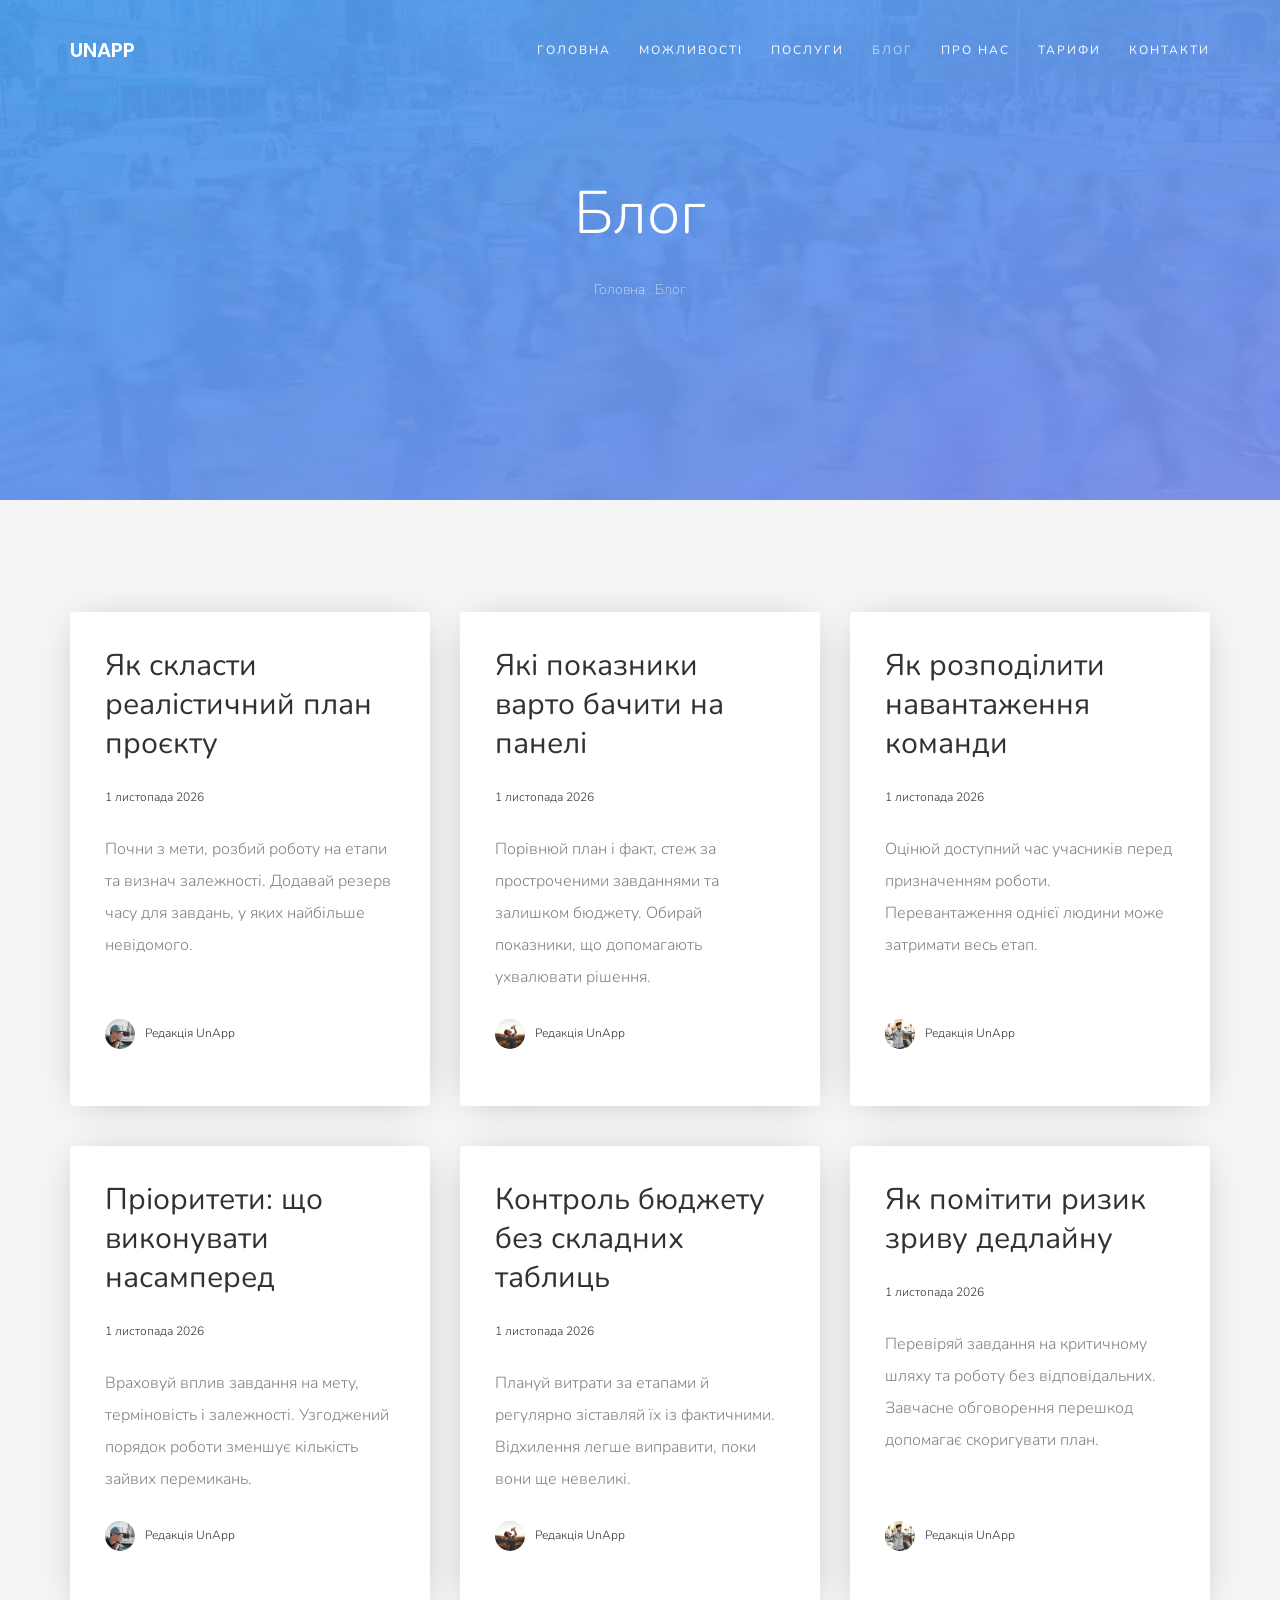
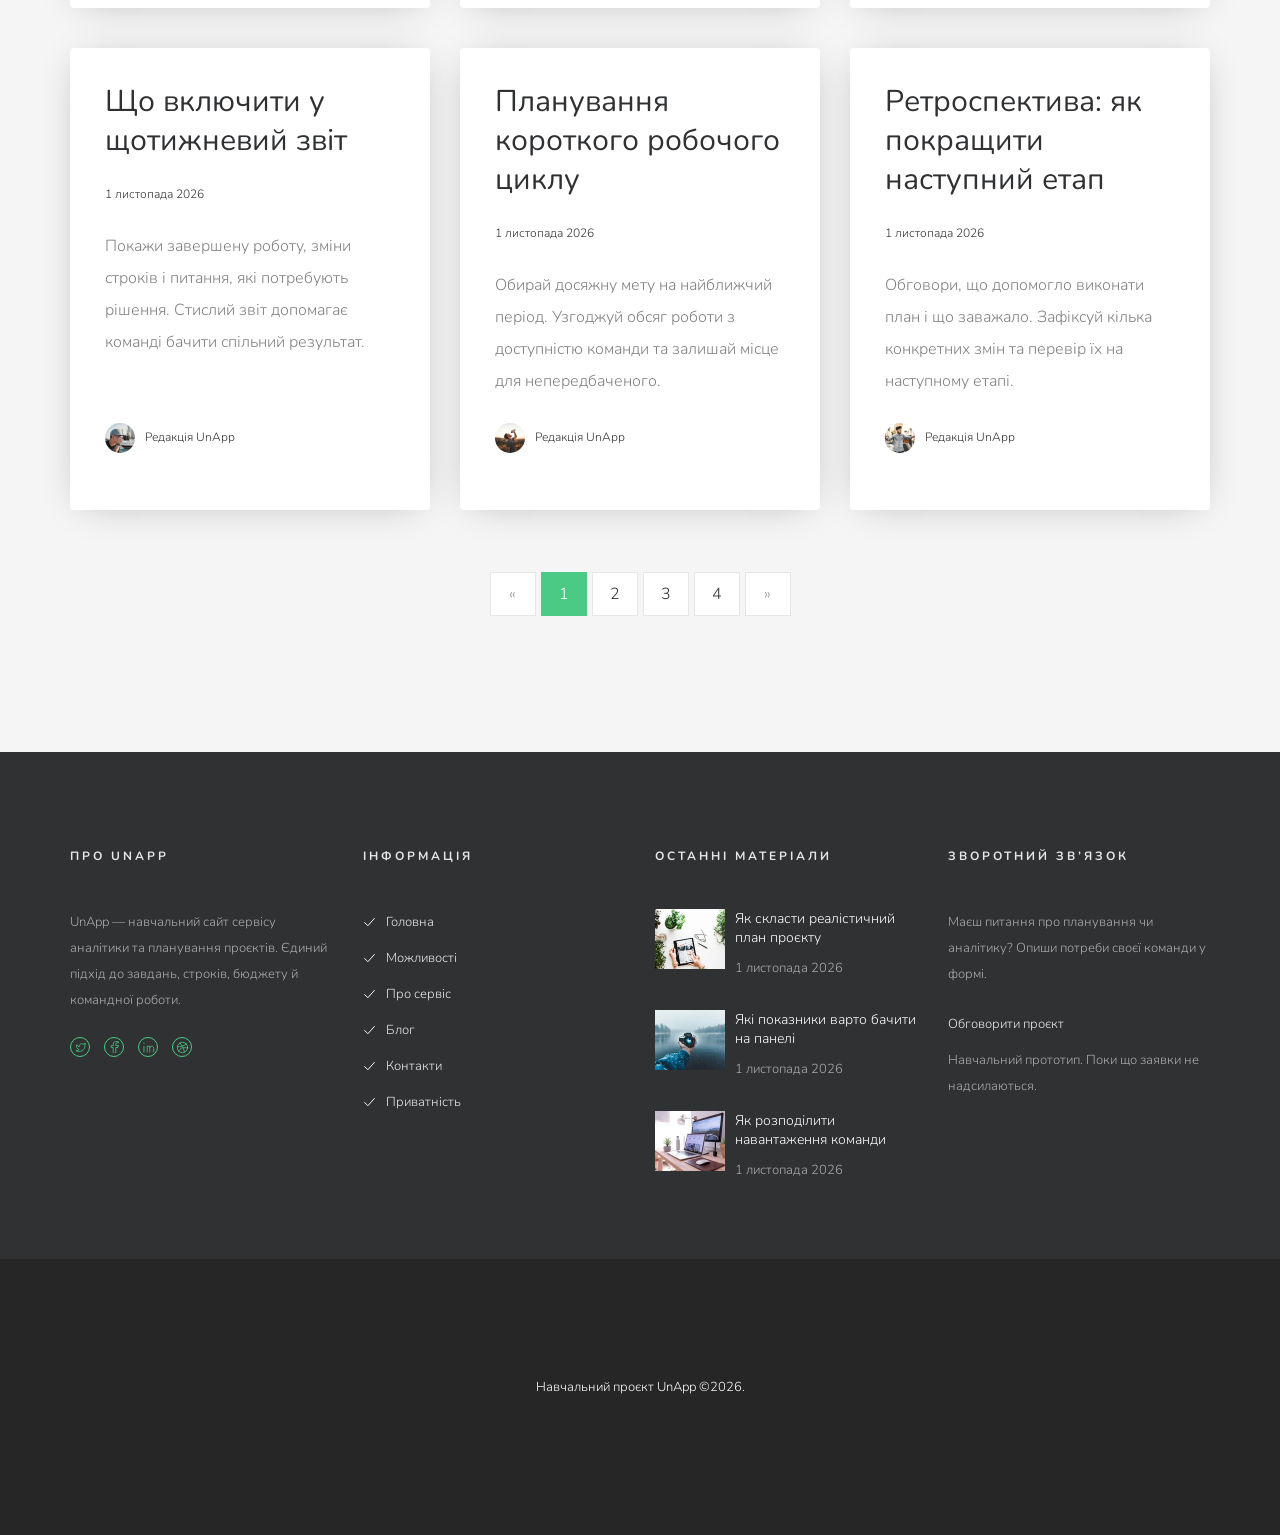
==== blog.html @ 60353320 "Add files via upload" ====
<!DOCTYPE html>
<html lang="uk">
  <head>
    <meta charset="UTF-8">
    <meta name="viewport" content="width=device-width, initial-scale=1">
    <title>Блог UnApp — планування й аналітика проєктів</title>
    <meta name="description" content="Практичні поради про планування проєктів, дедлайни, бюджет, ризики та завантаження команди. Дев’ять коротких матеріалів блогу UnApp.">
    <link rel="icon" href="./assets/images/favicon.svg" type="image/svg+xml">
    <link rel="preconnect" href="https://fonts.googleapis.com">
    <link rel="preconnect" href="https://fonts.gstatic.com" crossorigin>
    <link href="https://fonts.googleapis.com/css2?family=Nunito:wght@200;300;400;500;600;700;800&amp;family=Poppins:wght@300;400;500;600;700&amp;display=swap" rel="stylesheet">
    <link rel="stylesheet" href="./assets/css/style.css">
    <script src="./assets/js/main.js" defer>
    </script>
  </head>
  <body class="page-blog">
    <a class="skip-link" href="#main">Перейти до основного вмісту</a>
    <header class="site-header">
      <div class="container nav-wrap">
        <a class="logo" href="./index.html" aria-label="UnApp — головна">UnApp</a>
        <button class="menu-toggle" aria-label="Відкрити меню" aria-expanded="false" aria-controls="main-nav" type="button">
          <span>
          </span>
          <span>
          </span>
          <span>
          </span>
        </button>
        <nav class="nav-links" id="main-nav" aria-label="Головна навігація">
          <a href="./index.html" data-page="home">Головна</a>
          <a href="./index.html#works">Можливості</a>
          <a href="./services.html" data-page="services">Послуги</a>
          <a href="./blog.html" data-page="blog">Блог</a>
          <a href="./services.html#about">Про нас</a>
          <a href="./index.html#pricing">Тарифи</a>
          <a href="./index.html#contact">Контакти</a>
        </nav>
      </div>
    </header>
    <main id="main">
      <section class="sub-hero" aria-labelledby="blog-title">
        <div class="container">
          <h1 id="blog-title">Блог</h1>
          <nav class="crumbs" aria-label="Навігаційний шлях">
            <a href="./index.html">Головна</a>
            <span aria-current="page">Блог</span>
          </nav>
        </div>
      </section>
      <section class="blog-page-section" id="blog-list" aria-label="Матеріали про планування й аналітику">
        <div class="container">
          <div class="blog-grid">
            <article class="news-card" id="article-1">
              <h2>Як скласти реалістичний план проєкту</h2>
              <time datetime="2026-11-01">1 листопада 2026</time>
              <p>Почни з мети, розбий роботу на етапи та визнач залежності. Додавай резерв часу для завдань, у яких найбільше невідомого.</p>
              <div class="author">
                <img src="./assets/images/author-1.webp" width="30" height="30" alt="Портрет автора матеріалу" loading="lazy">
                Редакція UnApp
              </div>
            </article>
            <article class="news-card" id="article-2">
              <h2>Які показники варто бачити на панелі</h2>
              <time datetime="2026-11-01">1 листопада 2026</time>
              <p>Порівнюй план і факт, стеж за простроченими завданнями та залишком бюджету. Обирай показники, що допомагають ухвалювати рішення.</p>
              <div class="author">
                <img src="./assets/images/author-2.webp" width="30" height="30" alt="Портрет автора матеріалу" loading="lazy">
                Редакція UnApp
              </div>
            </article>
            <article class="news-card" id="article-3">
              <h2>Як розподілити навантаження команди</h2>
              <time datetime="2026-11-01">1 листопада 2026</time>
              <p>Оцінюй доступний час учасників перед призначенням роботи. Перевантаження однієї людини може затримати весь етап.</p>
              <div class="author">
                <img src="./assets/images/author-3.webp" width="30" height="30" alt="Портрет автора матеріалу" loading="lazy">
                Редакція UnApp
              </div>
            </article>
            <article class="news-card" id="article-4">
              <h2>Пріоритети: що виконувати насамперед</h2>
              <time datetime="2026-11-01">1 листопада 2026</time>
              <p>Враховуй вплив завдання на мету, терміновість і залежності. Узгоджений порядок роботи зменшує кількість зайвих перемикань.</p>
              <div class="author">
                <img src="./assets/images/author-1.webp" width="30" height="30" alt="Портрет автора матеріалу" loading="lazy">
                Редакція UnApp
              </div>
            </article>
            <article class="news-card" id="article-5">
              <h2>Контроль бюджету без складних таблиць</h2>
              <time datetime="2026-11-01">1 листопада 2026</time>
              <p>Плануй витрати за етапами й регулярно зіставляй їх із фактичними. Відхилення легше виправити, поки вони ще невеликі.</p>
              <div class="author">
                <img src="./assets/images/author-2.webp" width="30" height="30" alt="Портрет автора матеріалу" loading="lazy">
                Редакція UnApp
              </div>
            </article>
            <article class="news-card" id="article-6">
              <h2>Як помітити ризик зриву дедлайну</h2>
              <time datetime="2026-11-01">1 листопада 2026</time>
              <p>Перевіряй завдання на критичному шляху та роботу без відповідальних. Завчасне обговорення перешкод допомагає скоригувати план.</p>
              <div class="author">
                <img src="./assets/images/author-3.webp" width="30" height="30" alt="Портрет автора матеріалу" loading="lazy">
                Редакція UnApp
              </div>
            </article>
            <article class="news-card" id="article-7">
              <h2>Що включити у щотижневий звіт</h2>
              <time datetime="2026-11-01">1 листопада 2026</time>
              <p>Покажи завершену роботу, зміни строків і питання, які потребують рішення. Стислий звіт допомагає команді бачити спільний результат.</p>
              <div class="author">
                <img src="./assets/images/author-1.webp" width="30" height="30" alt="Портрет автора матеріалу" loading="lazy">
                Редакція UnApp
              </div>
            </article>
            <article class="news-card" id="article-8">
              <h2>Планування короткого робочого циклу</h2>
              <time datetime="2026-11-01">1 листопада 2026</time>
              <p>Обирай досяжну мету на найближчий період. Узгоджуй обсяг роботи з доступністю команди та залишай місце для непередбаченого.</p>
              <div class="author">
                <img src="./assets/images/author-2.webp" width="30" height="30" alt="Портрет автора матеріалу" loading="lazy">
                Редакція UnApp
              </div>
            </article>
            <article class="news-card" id="article-9">
              <h2>Ретроспектива: як покращити наступний етап</h2>
              <time datetime="2026-11-01">1 листопада 2026</time>
              <p>Обговори, що допомогло виконати план і що заважало. Зафіксуй кілька конкретних змін та перевір їх на наступному етапі.</p>
              <div class="author">
                <img src="./assets/images/author-3.webp" width="30" height="30" alt="Портрет автора матеріалу" loading="lazy">
                Редакція UnApp
              </div>
            </article>
          </div>
          <nav class="pagination" aria-label="Сторінки блогу">
            <button type="button" disabled aria-label="Попередня сторінка недоступна">«</button>
            <span aria-current="page">1</span>
            <button type="button" disabled aria-label="Сторінка 2 ще не додана">2</button>
            <button type="button" disabled aria-label="Сторінка 3 ще не додана">3</button>
            <button type="button" disabled aria-label="Сторінка 4 ще не додана">4</button>
            <button type="button" disabled aria-label="Наступна сторінка ще не додана">»</button>
          </nav>
        </div>
      </section>
    </main>
    <footer class="footer">
      <div class="container footer-cols">
        <section>
          <h2>Про UnApp</h2>
          <p>UnApp — навчальний сайт сервісу аналітики та планування проєктів. Єдиний підхід до завдань, строків, бюджету й командної роботи.</p>
          <div class="socials">
            <span aria-hidden="true">
              <svg class="home-icon" aria-hidden="true" fill="none" stroke="currentColor" stroke-width="1.2" stroke-linecap="round" stroke-linejoin="round">
                <use href="./assets/images/home-icons.svg#twitter">
                </use>
              </svg>
            </span>
            <span aria-hidden="true">
              <svg class="home-icon" aria-hidden="true" fill="none" stroke="currentColor" stroke-width="1.2" stroke-linecap="round" stroke-linejoin="round">
                <use href="./assets/images/home-icons.svg#facebook">
                </use>
              </svg>
            </span>
            <span aria-hidden="true">
              <svg class="home-icon" aria-hidden="true" fill="none" stroke="currentColor" stroke-width="1.2" stroke-linecap="round" stroke-linejoin="round">
                <use href="./assets/images/home-icons.svg#linkedin">
                </use>
              </svg>
            </span>
            <span aria-hidden="true">
              <svg class="home-icon" aria-hidden="true" fill="none" stroke="currentColor" stroke-width="1.2" stroke-linecap="round" stroke-linejoin="round">
                <use href="./assets/images/home-icons.svg#dribbble">
                </use>
              </svg>
            </span>
          </div>
        </section>
        <nav aria-label="Навігація в підвалі">
          <h2>Інформація</h2>
          <a href="./index.html">
            <svg class="home-icon" aria-hidden="true" fill="none" stroke="currentColor" stroke-width="1.2" stroke-linecap="round" stroke-linejoin="round">
              <use href="./assets/images/home-icons.svg#check">
              </use>
            </svg>
            Головна
          </a>
          <a href="./index.html#works">
            <svg class="home-icon" aria-hidden="true" fill="none" stroke="currentColor" stroke-width="1.2" stroke-linecap="round" stroke-linejoin="round">
              <use href="./assets/images/home-icons.svg#check">
              </use>
            </svg>
            Можливості
          </a>
          <a href="./services.html#about">
            <svg class="home-icon" aria-hidden="true" fill="none" stroke="currentColor" stroke-width="1.2" stroke-linecap="round" stroke-linejoin="round">
              <use href="./assets/images/home-icons.svg#check">
              </use>
            </svg>
            Про сервіс
          </a>
          <a href="./blog.html">
            <svg class="home-icon" aria-hidden="true" fill="none" stroke="currentColor" stroke-width="1.2" stroke-linecap="round" stroke-linejoin="round">
              <use href="./assets/images/home-icons.svg#check">
              </use>
            </svg>
            Блог
          </a>
          <a href="./index.html#contact">
            <svg class="home-icon" aria-hidden="true" fill="none" stroke="currentColor" stroke-width="1.2" stroke-linecap="round" stroke-linejoin="round">
              <use href="./assets/images/home-icons.svg#check">
              </use>
            </svg>
            Контакти
          </a>
          <button type="button" class="footer-privacy" data-privacy-open>
            <svg class="home-icon" aria-hidden="true" fill="none" stroke="currentColor" stroke-width="1.2" stroke-linecap="round" stroke-linejoin="round">
              <use href="./assets/images/home-icons.svg#check">
              </use>
            </svg>
            Приватність
          </button>
        </nav>
        <section>
          <h2>Останні матеріали</h2>
          <a class="footer-article" href="./blog.html#article-1">
            <img src="./assets/images/blog-tablet.webp" width="70" height="60" alt="Ілюстрація матеріалу про планування проєктів" loading="lazy">
            <span>
              Як скласти реалістичний план проєкту
              <time datetime="2026-11-01">1 листопада 2026</time>
            </span>
          </a>
          <a class="footer-article" href="./blog.html#article-2">
            <img src="./assets/images/blog-camera.webp" width="70" height="60" alt="Ілюстрація матеріалу про планування проєктів" loading="lazy">
            <span>
              Які показники варто бачити на панелі
              <time datetime="2026-11-01">1 листопада 2026</time>
            </span>
          </a>
          <a class="footer-article" href="./blog.html#article-3">
            <img src="./assets/images/blog-studio.webp" width="70" height="60" alt="Ілюстрація матеріалу про планування проєктів" loading="lazy">
            <span>
              Як розподілити навантаження команди
              <time datetime="2026-11-01">1 листопада 2026</time>
            </span>
          </a>
        </section>
        <section>
          <h2>Зворотний зв’язок</h2>
          <p>Маєш питання про планування чи аналітику? Опиши потреби своєї команди у формі.</p>
          <button type="button" class="footer-contact" data-modal-open>Обговорити проєкт</button>
          <p>Навчальний прототип. Поки що заявки не надсилаються.</p>
        </section>
      </div>
      <div class="footer-bottom">
        Навчальний проєкт UnApp ©2026.
      </div>
    </footer>
    <dialog class="privacy-dialog" id="privacy-dialog" aria-labelledby="privacy-title">
      <h2 id="privacy-title">Приватність</h2>
      <p>Це навчальний сайт. Введені дані перевіряються лише у браузері, не надсилаються та не зберігаються. Зовнішні шрифти завантажуються з Google Fonts.</p>
      <form method="dialog">
        <button class="green-button">Зрозуміло</button>
      </form>
    </dialog>
    <div class="modal" id="request-modal" role="dialog" aria-modal="true" aria-labelledby="modal-title" aria-describedby="modal-description" hidden>
      <div class="modal-panel">
        <button class="modal-close" type="button" data-modal-close aria-label="Закрити вікно">×</button>
        <h2 id="modal-title">Обговорити проєкт</h2>
        <p id="modal-description">Розкажи про потреби своєї команди. Це демонстраційна форма: дані перевіряються локально, без надсилання та збереження.</p>
        <form id="request-form" novalidate>
          <label for="request-name">Твоє ім’я</label>
          <input id="request-name" name="name" type="text" minlength="2" maxlength="70" autocomplete="name" required>
          <label for="request-email">Електронна пошта</label>
          <input id="request-email" name="email" type="email" maxlength="120" autocomplete="email" required>
          <label for="request-message">Потреби команди</label>
          <textarea id="request-message" name="message" minlength="10" maxlength="1000" rows="4" required>
          </textarea>
          <button class="green-button" type="submit">Перевірити заявку</button>
          <p id="form-status" role="status" aria-live="polite" class="form-status">
          </p>
        </form>
      </div>
    </div>
    <button class="back-top" type="button" aria-label="Повернутися вгору" hidden>↑</button>
  </body>
</html>
---- assets/css/style.css ----
/* 1. Foundation and shared elements */
:root {
  --green: #4aca85;
  --green-dark: #33b873;
  --ink: #303133;
  --muted: #808080;
  --font-body: 'Nunito',Arial,sans-serif;
  --font-nav:'Poppins','Nunito',Arial,sans-serif;
}

*,*::before,*::after {
  box-sizing:border-box;
}

html {
  scroll-behavior: smooth;
  -webkit-text-size-adjust: 100%;
  text-size-adjust:100%;
}

body {
  margin: 0;
  color: var(--ink);
  background: #f5f5f5;
  font-family: var(--font-body);
  font-size: 16px;
  line-height: 1.8;
  overflow-wrap:anywhere;
}

body.modal-open {
  overflow:hidden;
}

[hidden] {
  display:none!important;
}

img {
  display: block;
  max-width: 100%;
  height:auto;
}

button,input,textarea {
  font:inherit;
}

button {
  cursor:pointer;
}

button:disabled {
  cursor:default;
}

button,input,textarea {
  margin:0;
}

textarea {
  resize:vertical;
}

a {
  color: inherit;
  text-decoration:none;
}

a:hover {
  color:#33b873;
}

h1,h2,h3,p {
  margin:0 0 16px;
}

h1,h2,h3 {
  font-weight: 400;
  line-height:1.25;
}

h2 {
  font-size:36px;
}

h3 {
  font-size:24px;
}

p {
  color:var(--muted);
}

:focus-visible {
  outline: 3px solid #1b7856;
  outline-offset:4px;
}

.container {
  width: min(1170px,calc(100% - 48px));
  margin-inline:auto;
}

.container>* {
  min-width:0;
}

.narrow {
  max-width:790px;
}

.skip-link {
  position: fixed;
  top: -100px;
  left: 15px;
  padding: 10px 14px;
  background: #fff;
  z-index:200;
}

.skip-link:focus {
  top:10px;
}

.visually-hidden {
  position: absolute;
  width: 1px;
  height: 1px;
  padding: 0;
  margin: -1px;
  overflow: hidden;
  clip: rect(0,0,0,0);
  white-space: nowrap;
  border:0;
}

/* 2. Shared page components */
.site-header {
  z-index: 20;
  color:white;
}

.nav-wrap {
  display: flex;
  align-items: center;
  justify-content: space-between;
  gap:28px;
}

.logo {
  font: 600 20px/40px var(--font-nav);
  color: white;
  white-space:nowrap;
}

.logo:hover {
  color:white;
}

.nav-links {
  display: flex;
  align-items: center;
  justify-content:flex-end;
}

.nav-links a {
  font:500 12px/24px var(--font-nav);
}

.menu-toggle {
  display: none;
  margin-left: auto;
  border: 0;
  padding: 9px;
  background: none;
  flex-direction: column;
  gap:5px;
}

.menu-toggle span {
  width: 23px;
  height: 2px;
  display: block;
  background:#fff;
}

.green-button {
  display: inline-flex;
  align-items: center;
  justify-content: center;
  min-height: 59px;
  padding: 10px 37px;
  border: 1px solid var(--green);
  border-radius: 30px;
  background: var(--green);
  color: #fff;
  font: 400 16px/1.45 var(--font-body);
  text-align: center;
  transition:background-color .2s;
}

.green-button:hover {
  background: var(--green-dark);
  color: white;
  border-color:var(--green-dark);
}

.green-button--link {
  min-height:42px;
}

.hero-center {
  text-align:center;
}

.home-hero {
  color:#fff;
}

.home-hero h1,.home-hero p {
  color:inherit;
}

.dashboard-section {
  display: flow-root;
  position:relative;
}

.dashboard-visual {
  position: relative;
  z-index:2;
}

.dashboard-visual img {
  width: 100%;
  height:auto;
}

.slider-dots {
  display: flex;
  justify-content:center;
}

.slider-dots i {
  display: block;
  width: 10px;
  height: 10px;
  border-radius:50%;
}

.feature-cols {
  display: grid;
  grid-template-columns: repeat(3,minmax(0,1fr));
  text-align:center;
}

.feature-icon {
  display: block;
  width: 66px;
  height: 50px;
  margin: auto;
  background-image: url('../images/feature-sprite.svg');
  background-repeat: no-repeat;
  background-size:198px 50px;
}

.feature-icon--plan {
  background-position:0 0;
}

.feature-icon--load {
  background-position:-66px 0;
}

.feature-icon--report {
  background-position:-132px 0;
}

.collab-intro {
  text-align:center;
}

.play-circle {
  display: grid;
  place-items: center;
  margin: auto;
  border-radius: 50%;
  font-style:italic;
}

.showcase-visual {
  min-width:0;
}

.section-title {
  text-align:center;
}

.news-grid,.blog-grid {
  display: grid;
  grid-template-columns:repeat(3,minmax(0,1fr));
}

.news-card {
  display: flex;
  flex-direction: column;
  min-width: 0;
  background:#fff;
}

.news-card h2,.news-card h3 {
  overflow-wrap:anywhere;
}

.author {
  display: flex;
  align-items: center;
  margin-top:auto;
}

.subscribe-band {
  text-align: center;
  color:white;
}

.subscribe-form {
  display: flex;
  align-items:center;
}

.subscribe-form input {
  width: 100%;
  min-width: 0;
  border: 0;
  border-radius: 30px;
  outline-offset:0;
}

.pricing-grid {
  display: grid;
  grid-template-columns:repeat(4,minmax(0,1fr));
}

.price-plan {
  text-align: center;
  background:white;
}

.footer {
  color:white;
}

.footer-cols {
  display:grid;
}

.footer-cols nav {
  display: flex;
  flex-direction: column;
  align-items:flex-start;
}

.footer-contact {
  border: 0;
  padding: 0;
  background:none;
}

.socials {
  display:flex;
}

.socials span {
  display: grid;
  place-items:center;
}

.footer-bottom {
  text-align:center;
}

.sub-hero {
  text-align: center;
  color:white;
}

.sub-hero h1 {
  color:inherit;
}

.crumbs {
  display: flex;
  justify-content:center;
}

.pagination {
  display: flex;
  justify-content:center;
}

.team-grid {
  display:grid;
}

address {
  font-style:normal;
}

/* 3. Forms and dialogs */
.modal {
  position: fixed;
  inset: 0;
  z-index: 100;
  display: grid;
  place-items: center;
  padding: 20px;
  background: rgba(18,27,44,.75);
  overflow-y:auto;
}

.modal-panel {
  position: relative;
  width: min(500px,100%);
  max-height: calc(100dvh - 40px);
  overflow: auto;
  padding: 36px;
  border-radius: 8px;
  background: white;
  box-shadow:0 18px 70px rgba(0,0,0,.2);
}

.modal-panel h2 {
  font-size: 32px;
  padding-right:20px;
}

.modal-panel>p {
  font-size:14px;
}

.modal-close {
  position: absolute;
  right: 18px;
  top: 14px;
  border: 0;
  background: none;
  font-size: 30px;
  line-height: 1;
  color:#344;
}

.modal form {
  display: grid;
  gap:8px;
}

.modal label {
  font-size: 14px;
  font-weight: 700;
  margin-top:8px;
}

.modal input,.modal textarea {
  width: 100%;
  min-width: 0;
  padding: 10px 12px;
  border: 1px solid #bfcbd9;
  border-radius:5px;
}

.modal .green-button {
  margin-top:16px;
}

.form-status {
  font-size: 14px;
  color: #167a48;
  margin:0;
}

.back-top {
  position: fixed;
  right: 22px;
  bottom: 22px;
  z-index: 22;
  width: 44px;
  height: 44px;
  border: 0;
  border-radius: 50%;
  background: #4aca85;
  color: #fff;
  font-size: 24px;
  box-shadow:0 5px 22px rgba(0,0,0,.16);
}

/* 4. Error page */
.error-page {
  min-height: 100vh;
  display: grid;
  place-items: center;
  text-align:center;
}

.error-page .container {
  max-width:650px;
}

.error-number {
  font-size: 140px;
  line-height: 1;
  color:#6a9be8;
}

.error-page h1 {
  font-size:36px;
}

/* 5. Home: reference composition with thematic content */
.page-home {
  --ink: #303133;
  --muted: #808080;
  background: #f5f5f5;
  font-weight:300;
}

:is(.page-home,.page-blog,.page-services) .container {
  width: min(1170px,calc(100% - 48px));
  padding-inline:15px;
}

:is(.page-home,.page-blog,.page-services) .site-header {
  position: relative;
  margin-bottom:-100px;
}

:is(.page-home,.page-blog,.page-services) .nav-wrap {
  height:100px;
}

:is(.page-home,.page-blog,.page-services) .logo {
  text-transform: uppercase;
  line-height:40px;
}

:is(.page-home,.page-blog,.page-services) .nav-links {
  gap:28px;
}

:is(.page-home,.page-blog,.page-services) .nav-links a {
  font-size: 12px;
  line-height: 24px;
  letter-spacing: 2px;
  text-transform: uppercase;
  color:rgb(255 255 255 / 90%);
}

:is(.page-home,.page-blog,.page-services) .nav-links a[aria-current=page] {
  color:rgb(255 255 255 / 55%);
}

:is(.page-home,.page-blog,.page-services) .nav-links a:hover,:is(.page-home,.page-blog,.page-services) .nav-links a:focus-visible {
  color: #fff;
  text-decoration: underline;
  text-underline-offset:6px;
}

.page-home .home-hero {
  height: auto;
  min-height: 700px;
  padding-block: 219.3px 243.37px;
  overflow: visible;
  background: linear-gradient(160deg,rgb(73 155 234 / 95%),rgb(121 142 234 / 95%)),url('../images/hero-city.webp') center center / cover;
  color:white;
}

.page-home .hero-center {
  padding-top:0;
}

.page-home .home-hero h1 {
  max-width: 1170px;
  margin: 0 auto 20px;
  font-size: 60px;
  line-height: 1.3;
  font-weight: 300;
  overflow-wrap:break-word;
}

.page-home .home-hero p {
  margin: 0 0 20px;
  font-size: 30px;
  line-height: 2;
  font-weight:200;
}

.page-home .home-hero .green-button {
  min-height: 59.33px;
  padding: 17px 37px;
  font-size: 16px;
  line-height: 23.33px;
  white-space:normal;
}

.page-home .dashboard-section {
  min-height: 0;
  padding-bottom: 64px;
  background: #f5f5f5;
  scroll-margin-top:24px;
}

.page-home .dashboard-visual {
  width: min(1270px,calc(100% - 48px));
  margin: -112px auto 0;
  background: #fff;
  box-shadow:0 3px 19px -9px rgb(0 0 0 / 75%);
}

.page-home .slider-dots {
  gap: 14px;
  margin-top:36px;
}

.page-home .slider-dots i {
  background:#e6e6e6;
}

.page-home .slider-dots i.active {
  background:#ccc;
}

.page-home .features-band {
  min-height: 513.8px;
  padding: 112px 0 150px;
  border-block: 1px solid #e6e6e6;
  background:#fff;
}

.page-home .feature-cols {
  gap:30px;
}

.page-home .feature-cols article {
  padding:0;
}

.home-icon {
  display: block;
  width: 28px;
  height: 32px;
  flex-shrink: 0;
}

.page-home .feature-cols h2 {
  font-size: 26px;
  line-height: 1.3;
  font-weight: 300;
  margin:38px 0 24px;
}

.page-home .feature-cols p {
  font-size: 16px;
  line-height: 32px;
  margin:0;
}

.page-home .collab-intro {
  min-height: 692px;
  padding: 112px 0 138px;
  background:#f5f5f5;
}

.page-home .collab-intro .narrow {
  max-width:810px;
}

.page-home .collab-intro h2 {
  max-width: 700px;
  margin: 0 auto 32px;
  font-size: 50px;
  font-weight: 300;
  line-height:65px;
}

.page-home .collab-intro p {
  font-size: 16px;
  line-height: 32px;
  min-height: 96px;
  margin: 0 auto 84px;
  max-width:730px;
}

.page-home .play-circle {
  background: #798eea;
  color: white;
  border: 0;
  box-shadow: none;
  width: 100px;
  height:100px;
}

.page-home .play-circle:hover {
  background:#667edc;
}

.page-home .play-circle span {
  font-size:25px;
}

.page-home .showcase {
  background: #fff;
  padding: 112px 0 178px;
  border-block:1px solid #e6e6e6;
}

.showcase-rows {
  display: grid;
  gap:66px;
}

.showcase-row {
  display: grid;
  grid-template-columns: minmax(0,457.5px) minmax(0,1fr);
  gap: 60px;
  min-height:730px;
}

.showcase-row--reverse {
  grid-template-columns: minmax(0,1fr) minmax(0,457.5px);
  gap: 30px;
  padding-left:30px;
}

.showcase-row--reverse .showcase-visual {
  grid-column: 2;
  grid-row:1;
}

.showcase-row--reverse .showcase-copy {
  grid-column: 1;
  grid-row:1;
}

.page-home .showcase-visual {
  display: block;
  align-self: start;
  aspect-ratio: 457.5 / 730;
  overflow: hidden;
  border-radius: 4px;
  box-shadow:0 3px 38px -13px rgb(0 0 0 / 20%);
}

.page-home .showcase-visual img {
  max-height: none;
  object-fit:initial;
}

.page-home .showcase-copy {
  padding-top: 30px;
  min-width:0;
}

.page-home .showcase-copy h2 {
  font-size: 50px;
  line-height: 65px;
  font-weight: 300;
  margin:0 0 34px;
}

.page-home .bullets {
  display: grid;
  gap:48px;
}

.showcase-point {
  display: flex;
  gap: 22px;
  align-items:flex-start;
}

.showcase-point .home-icon {
  color: #499bea;
  margin-top:6px;
}

.page-home .bullets p {
  padding: 0;
  margin: 0;
  font-size: 16px;
  line-height:32px;
}

.page-home .bullets p::before {
  content:none;
}

.page-home .showcase-copy .green-button {
  margin-top: 52px;
  min-height: 41px;
  border: 1px solid #4aca85;
  color: #4aca85;
  background: transparent;
  font-size: 16px;
  padding: 8px 20px;
  line-height:23px;
}

.page-home .showcase-copy .green-button:hover {
  background: #4aca85;
  color:white;
}

.page-home .blue-separator {
  padding: 109px 0;
  background:linear-gradient(167deg,#499bea,#798eea);
}

.stats-grid {
  display: grid;
  grid-template-columns: repeat(3,minmax(0,1fr));
  gap: 30px;
  text-align:center;
}

.page-home .stats-grid p {
  font-size: 20px;
  line-height: 40px;
  color: rgb(255 255 255 / 70%);
  margin:6px 0 0;
}

.page-home .stats-grid .stat-number {
  font-size: 75px;
  font-weight: 300;
  line-height: 150px;
  color: white;
  margin:0;
}

.page-home .news-section {
  padding: 112px 0 151px;
  background:#f5f5f5;
}

.page-home .news-section .section-title p {
  min-height:88px;
}

.page-home .section-title {
  max-width: 780px;
  margin:0 auto 96px;
}

.page-home .section-title h2 {
  font-size: 50px;
  font-weight: 300;
  line-height: 65px;
  margin:0 0 34px;
}

.page-home .section-title p {
  font-size: 16px;
  line-height: 32px;
  margin:0;
}

.page-home .news-grid {
  gap:30px;
}

.page-home .news-card {
  min-height: 432px;
  border: 0;
  border-radius: 4px;
  padding: 34px 35px 57px;
  box-shadow:0 3px 38px -13px rgb(0 0 0 / 20%);
}

.page-home .news-card h3 {
  font-size: 30px;
  line-height: 39px;
  color: #303133;
  margin: 0 0 24px;
  font-weight:400;
}

.page-home .news-card time {
  color: #303133;
  font-size: 12px;
  line-height: 24px;
  letter-spacing: 0;
  text-transform:none;
}

.page-home .news-card p {
  font-size: 16px;
  line-height: 32px;
  margin:24px 0 35px;
}

:is(.page-home,.page-blog,.page-services) .author {
  font-size: 12px;
  color: #303133;
  gap:10px;
}

:is(.page-home,.page-blog,.page-services) .author img {
  width: 30px;
  height: 30px;
  border-radius: 50%;
  object-fit:cover;
}

.page-home .subscribe-band {
  min-height: 463px;
  padding: 112px 0 80px;
  background:linear-gradient(166deg,#499bea,#798eea);
}

.page-home .subscribe-band h2 {
  font-size: 50px;
  line-height: 65px;
  font-weight: 300;
  margin:0 0 30px;
}

.page-home .subscribe-band p {
  font-size: 20px;
  line-height: 40px;
  color: rgb(255 255 255 / 70%);
  margin:0;
}

.page-home .subscribe-form {
  max-width: 555px;
  margin: 50px auto 0;
  padding: 0;
  background: #fff;
  border-radius: 30px;
  gap:0;
}

.page-home .subscribe-form input {
  height: 50px;
  padding: 0 20px;
  font-size: 16px;
  font-weight:300;
}

.page-home .subscribe-form .green-button {
  min-height: 50px;
  padding: 12px 27px;
  border-radius: 0 30px 30px 0;
  font-size: 14px;
  line-height: 24px;
  text-transform:uppercase;
}

.page-home .subscribe-status {
  font-size: 14px!important;
  line-height: 24px!important;
  min-height: 24px;
  margin-top:8px!important;
}

.page-home .pricing-section {
  padding: 112px 0;
  background:#f5f5f5;
}

.page-home .pricing-section .section-title {
  max-width:730px;
}

.page-home .pricing-grid {
  gap:30px;
}

.page-home .price-plan {
  border: 0;
  border-radius: 4px;
  padding: 32px 25px 32px;
  min-height: 459px;
  box-shadow:0 3px 38px -13px rgb(0 0 0 / 20%);
}

.page-home .price-plan h3 {
  font-size: 30px;
  line-height: 39px;
  font-weight: 400;
  margin:0 0 20px;
}

.page-home .plan-price {
  font-size: 72px;
  font-weight: 300;
  line-height: 82px;
  color: #4aca85;
  display: flex;
  gap: 9px;
  justify-content: center;
  align-items:center;
}

.page-home .plan-price sup {
  font-size: 30px;
  line-height:40px;
}

.page-home .plan-per {
  font-size: 13px;
  line-height: 26px;
  color: #888f94;
  margin:0 auto 17px;
}

.page-home .price-plan p {
  font-size: 16px;
  line-height: 32px;
  min-height: 151px;
  margin:0 0 13px;
}

.page-home .price-plan .green-button {
  min-height: 38px;
  padding: 8px 20px;
  font-size: 14px;
  line-height:20px;
}

:is(.page-home,.page-blog,.page-services) .footer {
  background: #303133;
  padding: 96px 0 0;
  min-height:0;
}

:is(.page-home,.page-blog,.page-services) .footer-cols {
  grid-template-columns: repeat(4,minmax(0,1fr));
  gap: 30px;
  min-height:411px;
}

:is(.page-home,.page-blog,.page-services) .footer-cols h2 {
  font-size: 12px;
  font-weight: 700;
  line-height: 16px;
  letter-spacing: 3px;
  text-transform: uppercase;
  margin: 0 0 45px;
  color:#e6e6e6;
}

:is(.page-home,.page-blog,.page-services) .footer-cols p {
  font-size: 13px;
  line-height: 26px;
  color: rgb(255 255 255 / 60%);
  margin:0 0 24px;
}

:is(.page-home,.page-blog,.page-services) .footer-cols nav a,.footer-privacy {
  display: flex;
  align-items: center;
  gap: 10px;
  font-size: 13px;
  line-height: 26px;
  color: rgb(255 255 255 / 90%);
  margin:0 0 10px;
}

:is(.page-home,.page-blog,.page-services) .footer-cols nav .home-icon {
  width: 13px;
  height: 13px;
  color:white;
}

.footer-privacy {
  border: 0;
  background: none;
  font-weight: 300;
  padding:0;
}

:is(.page-home,.page-blog,.page-services) .socials {
  gap:14px;
}

:is(.page-home,.page-blog,.page-services) .socials span {
  width: 20px;
  height: 20px;
  border: 1px solid #4aca85;
  color: #4aca85;
  background: none;
  border-radius:50%;
}

:is(.page-home,.page-blog,.page-services) .socials .home-icon {
  width: 13px;
  height: 13px;
}

:is(.page-home,.page-blog,.page-services) .footer-article {
  display: flex;
  gap: 10px;
  margin: 0 0 29px;
  color: white;
  font-size: 14px;
  line-height:19px;
}

:is(.page-home,.page-blog,.page-services) .footer-article img {
  width: 70px;
  height: 60px;
  object-fit: cover;
  flex-shrink:0;
}

:is(.page-home,.page-blog,.page-services) .footer-article time {
  display: block;
  font-size: 13px;
  line-height: 26px;
  color: rgb(255 255 255 / 60%);
  margin-top:8px;
}

.page-home address {
  font-style:normal;
}

:is(.page-home,.page-blog,.page-services) .footer-contact {
  display: flex;
  gap: 10px;
  align-items: center;
  font-size: 13px;
  line-height: 26px;
  font-weight: 300;
  color: rgb(255 255 255 / 90%);
  text-decoration: none;
  margin: 0 0 10px;
  text-align:left;
}

:is(.page-home,.page-blog,.page-services) .footer-contact .home-icon {
  width: 16px;
  height:16px;
}

:is(.page-home,.page-blog,.page-services) .footer a:hover,:is(.page-home,.page-blog,.page-services) .footer button:hover {
  color:#4aca85;
}

:is(.page-home,.page-blog,.page-services) .footer-bottom {
  width: 100%;
  border: 0;
  margin: 0;
  padding: 115px 24px 135px;
  min-height: 276px;
  background: #262626;
  font-size: 13px;
  line-height: 26px;
  color:white;
}

:is(.page-home,.page-blog,.page-services) .site-header :focus-visible,.page-home .home-hero :focus-visible {
  outline-color:white;
}

@media(max-width:1200px) {
  :is(.page-home,.page-blog,.page-services) .nav-links {
    gap:18px;
  }

  :is(.page-home,.page-blog,.page-services) .nav-links a {
    letter-spacing:1px;
  }

  .page-home .feature-cols h2 {
    font-size:23px;
  }

  .showcase-row {
    grid-template-columns: minmax(0,40%) minmax(0,1fr);
    gap:40px;
  }

  .showcase-row--reverse {
    grid-template-columns: minmax(0,1fr) minmax(0,40%);
    padding-left:0;
  }

  .page-home .showcase-copy h2 {
    font-size: 42px;
    line-height:1.3;
  }

  .page-home .bullets {
    gap:26px;
  }

  .page-home .showcase-copy .green-button {
    margin-top:30px;
  }

  .page-home .news-card {
    padding:30px 24px 40px;
  }

  .page-home .news-card h3 {
    font-size: 27px;
    line-height:1.3;
  }

  .page-home .price-plan {
    padding-inline:18px;
  }

  :is(.page-home,.page-blog,.page-services) .footer-cols {
    gap:24px;
  }

}

@media(max-width:800px) {
  :is(.page-home,.page-blog,.page-services) .container {
    width: calc(100% - 40px);
    padding-inline:0;
  }

  :is(.page-home,.page-blog,.page-services) .site-header {
    margin-bottom:-80px;
  }

  :is(.page-home,.page-blog,.page-services) .nav-wrap {
    height:80px;
  }

  :is(.page-home,.page-blog,.page-services) .menu-toggle {
    display: flex;
    min-width: 44px;
    min-height: 44px;
    justify-content: center;
    align-items:center;
  }

  :is(.page-home,.page-blog,.page-services) .nav-links {
    top: 80px;
    padding: 16px 24px 24px;
    gap: 4px;
    background: #356bb0;
    box-shadow:0 12px 24px rgb(0 0 0 / 12%);
  }

  :is(.page-home,.page-blog,.page-services) .nav-links a {
    padding: 8px 16px;
    font-size:14px;
  }

  .page-home .home-hero {
    min-height: 580px;
    padding-block:160px;
  }

  .page-home .home-hero h1 {
    font-size:42px;
  }

  .page-home .home-hero p {
    font-size: 24px;
    line-height:1.6;
  }

  .page-home .dashboard-visual {
    margin-top: -70px;
    width:calc(100% - 40px);
  }

  .page-home .dashboard-section {
    padding-bottom:48px;
  }

  .page-home .slider-dots {
    margin-top:28px;
  }

  .page-home .features-band {
    padding: 72px 0;
    min-height:0;
  }

  .page-home .feature-cols {
    gap:20px;
  }

  .page-home .feature-cols h2 {
    font-size: 21px;
    margin-top:25px;
  }

  .page-home .feature-cols p {
    font-size: 15px;
    line-height:28px;
  }

  .page-home .collab-intro {
    padding: 80px 0;
    min-height:0;
  }

  .page-home .collab-intro h2 {
    font-size: 42px;
    line-height:1.3;
  }

  .page-home .collab-intro p {
    margin-bottom:48px;
  }

  .page-home .showcase {
    padding:80px 0;
  }

  .showcase-rows {
    gap:80px;
  }

  .showcase-row,.showcase-row--reverse {
    grid-template-columns: 1fr;
    min-height: 0;
    gap: 40px;
    max-width: 600px;
    margin:auto;
  }

  .page-home .showcase-visual {
    width: min(100%,380px);
    margin:auto;
  }

  .page-home .showcase-copy {
    padding:0;
  }

  .showcase-row--reverse .showcase-visual,.showcase-row--reverse .showcase-copy {
    grid-column: auto;
    grid-row:auto;
  }

  .showcase-row--reverse .showcase-visual {
    order:2;
  }

  .page-home .showcase-copy h2 {
    font-size:40px;
  }

  .page-home .blue-separator {
    padding:70px 0;
  }

  .stats-grid {
    gap:20px;
  }

  .page-home .stats-grid .stat-number {
    font-size: 60px;
    line-height:100px;
  }

  .page-home .stats-grid p {
    font-size: 17px;
    line-height:32px;
  }

  .page-home .news-section,.page-home .pricing-section {
    padding:80px 0;
  }

  .page-home .section-title {
    margin-bottom:60px;
  }

  .page-home .section-title h2 {
    font-size: 42px;
    line-height:1.3;
  }

  .page-home .news-grid {
    grid-template-columns: 1fr;
    max-width: 520px;
    margin:auto;
  }

  .page-home .news-card {
    min-height: 0;
    padding:35px;
  }

  .page-home .news-card h3 {
    font-size:30px;
  }

  .page-home .news-card p {
    margin-bottom:30px;
  }

  .page-home .subscribe-band {
    padding: 80px 0 50px;
    min-height:0;
  }

  .page-home .subscribe-band h2 {
    font-size: 40px;
    line-height:1.3;
  }

  .page-home .subscribe-band p {
    font-size: 18px;
    line-height:32px;
  }

  .page-home .pricing-grid {
    grid-template-columns:repeat(2,minmax(0,1fr));
  }

  .page-home .price-plan p {
    min-height:0;
  }

  :is(.page-home,.page-blog,.page-services) .footer {
    padding-top:72px;
  }

  :is(.page-home,.page-blog,.page-services) .footer-cols {
    grid-template-columns: repeat(2,minmax(0,1fr));
    gap: 48px 30px;
    padding-bottom: 60px;
    min-height:0;
  }

  :is(.page-home,.page-blog,.page-services) .footer-cols h2 {
    margin-bottom:30px;
  }

  :is(.page-home,.page-blog,.page-services) .footer-bottom {
    min-height: 0;
    padding:60px 24px;
  }

}

@media(max-width:520px) {
  :is(.page-home,.page-blog,.page-services) .container {
    width:calc(100% - 32px);
  }

  .page-home .home-hero {
    min-height: 490px;
    padding-block:130px 110px;
  }

  .page-home .home-hero h1 {
    font-size: clamp(28px,8.25vw,36px);
    line-height:1.3;
  }

  .page-home .home-hero p {
    font-size: 20px;
    line-height: 1.5;
    margin-bottom:24px;
  }

  .page-home .home-hero .green-button {
    min-height: 50px;
    padding:12px 28px;
  }

  .page-home .dashboard-visual {
    width: calc(100% - 28px);
    margin-top:-44px;
  }

  .page-home .dashboard-section {
    padding-bottom:36px;
  }

  .page-home .slider-dots {
    margin-top:24px;
  }

  .page-home .feature-cols {
    grid-template-columns: 1fr;
    gap:48px;
  }

  .page-home .features-band {
    padding:60px 0;
  }

  .page-home .feature-cols h2 {
    font-size: 25px;
    margin:24px 0 16px;
  }

  .page-home .collab-intro {
    padding:65px 0;
  }

  .page-home .collab-intro h2,.page-home .showcase-copy h2,.page-home .section-title h2 {
    font-size: 34px;
    line-height:1.3;
  }

  .desktop-break {
    display:none;
  }

  .page-home .play-circle {
    width: 80px;
    height:80px;
  }

  .page-home .showcase {
    padding:65px 0;
  }

  .page-home .bullets {
    gap:30px;
  }

  .showcase-point {
    gap:16px;
  }

  .page-home .bullets p {
    font-size: 15px;
    line-height:30px;
  }

  .stats-grid {
    grid-template-columns: 1fr;
    gap:35px;
  }

  .page-home .stats-grid .stat-number {
    line-height:85px;
  }

  .page-home .stats-grid p {
    max-width: 300px;
    margin:auto;
  }

  .page-home .news-section,.page-home .pricing-section {
    padding:65px 0;
  }

  .page-home .section-title {
    margin-bottom:45px;
  }

  .page-home .news-card {
    padding:30px 26px;
  }

  .page-home .news-card h3 {
    font-size:28px;
  }

  .page-home .subscribe-band {
    padding:65px 0 40px;
  }

  .page-home .subscribe-band h2 {
    font-size:34px;
  }

  .page-home .subscribe-form {
    display: flex;
    flex-direction: column;
    gap: 12px;
    background: none;
    border-radius: 0;
    margin-top:35px;
  }

  .page-home .subscribe-form input {
    height: 50px;
    border-radius:30px;
  }

  .page-home .subscribe-form .green-button {
    border-radius: 30px;
    width:100%;
  }

  .page-home .pricing-grid,:is(.page-home,.page-blog,.page-services) .footer-cols {
    grid-template-columns:1fr;
  }

  .page-home .price-plan {
    max-width: 360px;
    width: 100%;
    margin: auto;
    padding: 32px 30px 40px;
    min-height:0;
  }

  .page-home .price-plan p {
    max-width: 235px;
    margin:0 auto 28px;
  }

  :is(.page-home,.page-blog,.page-services) .footer-cols {
    gap:40px;
  }

  :is(.page-home,.page-blog,.page-services) .footer-cols h2 {
    margin-bottom:25px;
  }

}

.privacy-dialog {
  width: min(500px,calc(100% - 32px));
  border: 0;
  border-radius: 8px;
  padding: 32px;
  color: #303133;
  font:400 16px/1.8 var(--font-body);
}

.privacy-dialog h2 {
  font-size:30px;
}

.privacy-dialog::backdrop {
  background:rgb(18 27 44 / 75%);
}

/* Blog reference: 500px hero, 3 × 3 cards (360 × 432), 40px row gaps. */
.page-blog {
  --ink: #303133;
  --muted: #808080;
  background: #f5f5f5;
  font-weight:300;
}

:is(.page-blog,.page-services) .sub-hero {
  min-height: 500px;
  padding: 174px 0 190px;
  background:linear-gradient(160deg,rgb(73 155 234 / 95%),rgb(121 142 234 / 95%)),url('../images/hero-city.webp') center / cover;
}

:is(.page-blog,.page-services) .sub-hero h1 {
  font-size: 60px;
  font-weight: 300;
  line-height: 78px;
  margin:0 0 24px;
}

:is(.page-blog,.page-services) .crumbs {
  font-size: 14px;
  line-height: 28px;
  gap: 10px;
  font-weight: 200;
  color:rgb(255 255 255 / 70%);
}

.page-blog .blog-page-section {
  padding:112px 0 136px;
}

.page-blog .blog-grid {
  grid-template-columns: repeat(3,minmax(0,1fr));
  gap:40px 30px;
}

.page-blog .news-card {
  min-height: 432px;
  padding: 34px 35px 57px;
  border: 0;
  border-radius: 4px;
  box-shadow:0 3px 38px -13px rgb(0 0 0 / 30%);
}

.page-blog .news-card h2 {
  font-size: 30px;
  line-height: 39px;
  font-weight: 400;
  margin: 0 0 22px;
  color:#303133;
}

.page-blog .news-card time {
  font-size: 12px;
  line-height: 24px;
  color: #303133;
  letter-spacing: 0;
  text-transform:none;
}

.page-blog .news-card p {
  font-size: 16px;
  font-weight: 300;
  line-height: 32px;
  margin:24px 0 26px;
}

.page-blog .pagination {
  margin-top: 62px;
  gap: 5px;
  flex-wrap:wrap;
}

.page-blog .pagination button,.page-blog .pagination span {
  display: grid;
  place-items: center;
  width: 46px;
  height: 44px;
  border: 1px solid #e6e6e6;
  border-radius: 0;
  background: #fff;
  font-size: 16px;
  font-weight: 300;
  color: #303133;
  line-height:24px;
}

.page-blog .pagination span[aria-current=page] {
  background: #4aca85;
  color: #fff;
  border-color:#4aca85;
}

.page-blog .pagination button:disabled {
  opacity: 1;
  cursor:default;
}

.page-blog .pagination button:first-child,.page-blog .pagination button:last-child {
  color:#999;
}

:is(.page-blog,.page-services) address {
  font-style:normal;
}

@media(max-width:1100px) {
  .page-blog .news-card {
    padding-inline:26px;
  }

  .page-blog .news-card h2 {
    font-size: 28px;
    line-height:1.3;
  }

}

@media(max-width:800px) {
  :is(.page-blog,.page-services) .sub-hero {
    min-height: 440px;
    padding:150px 0 140px;
  }

  :is(.page-blog,.page-services) .sub-hero h1 {
    font-size: 54px;
    line-height:70px;
  }

  .page-blog .blog-page-section {
    padding:72px 0 90px;
  }

  .page-blog .blog-grid {
    grid-template-columns: repeat(2,minmax(0,1fr));
    gap:30px 24px;
  }

  .page-blog .news-card {
    padding:30px 26px 38px;
  }

  .page-blog .news-card h2 {
    font-size: 28px;
    line-height:1.3;
  }

  .page-blog .pagination {
    margin-top:48px;
  }

}

@media(max-width:520px) {
  :is(.page-blog,.page-services) .sub-hero {
    min-height: 360px;
    padding:130px 0 100px;
  }

  :is(.page-blog,.page-services) .sub-hero h1 {
    font-size: 46px;
    line-height: 60px;
    margin-bottom:20px;
  }

  .page-blog .blog-page-section {
    padding:55px 0 70px;
  }

  .page-blog .blog-grid {
    grid-template-columns: 1fr;
    gap: 28px;
    max-width: 420px;
    margin:auto;
  }

  .page-blog .news-card {
    min-height: 0;
    padding:30px 28px 38px;
  }

  .page-blog .news-card h2 {
    font-size: 28px;
    line-height:1.3;
  }

  .page-blog .pagination {
    gap: 4px;
    margin-top:40px;
  }

  .page-blog .pagination button,.page-blog .pagination span {
    width: 40px;
    height:42px;
  }

}

/* Services: photo/description, team introduction and four portraits. */
.page-services {
  --ink: #303133;
  --muted: #808080;
  background: #f5f5f5;
  font-weight:300;
}

.page-services .services-intro {
  padding: 112px 0 0;
  overflow: visible;
  scroll-margin-top:24px;
}

.services-about-grid {
  display: grid;
  grid-template-columns: repeat(2,minmax(0,1fr));
  gap: 30px;
  align-items:start;
}

.services-office {
  display: grid;
  aspect-ratio: 555 / 400;
  overflow:hidden;
}

.services-office>img,.services-office::after,.services-about-button {
  grid-area:1 / 1;
}

.services-office>img {
  width: 100%;
  height: 100%;
  min-height: 0;
  object-fit:cover;
}

.services-office::after {
  content: '';
  background: rgb(48 58 79 / 35%);
}

.services-about-button {
  align-self: center;
  justify-self: center;
  width: 90px;
  height: 90px;
  border: 0;
  border-radius: 50%;
  background: #798eea;
  z-index:1;
}

.services-about-button:hover {
  background:#667edc;
}

.services-about-button:focus-visible {
  outline-color:#fff;
}

.services-about-copy h2 {
  font-size: 30px;
  line-height: 39px;
  font-weight: 400;
  margin:0 0 24px;
}

.services-about-copy p {
  font-size: 16px;
  line-height: 32px;
  margin:0 0 24px;
}

.services-about-copy p:last-child {
  margin-bottom:0;
}

.page-services .team-section {
  padding:112px 0 132px;
}

.services-team-intro {
  max-width: 790px;
  margin: 0 auto 98px;
  text-align:center;
}

.services-team-intro h2 {
  font-size: 50px;
  line-height: 65px;
  font-weight: 300;
  margin:0 0 32px;
}

.services-team-intro p {
  font-size: 16px;
  line-height: 32px;
  min-height: 96px;
  margin: 0 auto;
  max-width:730px;
}

.page-services .team-grid {
  grid-template-columns: repeat(4,minmax(0,1fr));
  gap:30px;
}

.team-card {
  background: #fff;
  border-radius: 4px;
  padding: 30px 30px 41px;
  min-width: 0;
  min-height: 528px;
  text-align:center;
}

.team-portrait {
  width: 150px;
  height: 150px;
  object-fit: cover;
  margin:0 auto;
}

.page-services .team-card h3 {
  font-size: 24px;
  line-height: 31px;
  font-weight: 400;
  margin:30px 0 12px;
}

.page-services .team-card .team-role {
  font-size: 14px;
  line-height: 26px;
  color: #808080;
  margin:0 0 32px;
}

.page-services .team-card .team-description {
  font-size: 16px;
  line-height: 32px;
  color: #808080;
  min-height: 128px;
  margin:0 0 28px;
}

.team-socials {
  display: flex;
  justify-content: center;
  align-items: center;
  gap:20px;
}

.team-socials span {
  color: #4aca85;
  display: grid;
  place-items: center;
  width: 20px;
  height:20px;
}

.team-socials .home-icon {
  width: 20px;
  height: 20px;
}

@media(max-width:1100px) {
  .team-card {
    padding-inline:20px;
  }

  .page-services .team-card h3 {
    font-size:22px;
  }

  .team-socials {
    gap:14px;
  }

}

@media(max-width:800px) {
  .page-services .services-intro {
    padding-top:72px;
  }

  .services-about-grid {
    grid-template-columns: 1fr;
    gap: 36px;
    max-width:620px;
  }

  .services-about-copy h2 {
    font-size:30px;
  }

  .page-services .team-section {
    padding:80px 0 90px;
  }

  .services-team-intro {
    margin-bottom:60px;
  }

  .services-team-intro h2 {
    font-size: 42px;
    line-height:1.3;
  }

  .page-services .team-grid {
    grid-template-columns: repeat(2,minmax(0,1fr));
    gap: 30px;
    max-width: 620px;
    margin:auto;
  }

  .team-card {
    padding-inline:30px;
  }

  .page-services .team-card h3 {
    font-size:24px;
  }

}

@media(max-width:520px) {
  .page-services .services-intro {
    padding-top:55px;
  }

  .services-about-button {
    width: 72px;
    height:72px;
  }

  .services-about-copy p {
    font-size: 15px;
    line-height:30px;
  }

  .page-services .team-section {
    padding:65px 0 70px;
  }

  .services-team-intro h2 {
    font-size: 34px;
    line-height:1.3;
  }

  .services-desktop-break {
    display:none;
  }

  .services-team-intro {
    margin-bottom:45px;
  }

  .page-services .team-grid {
    grid-template-columns: 1fr;
    max-width: 360px;
    gap:28px;
  }

  .team-card {
    padding: 30px 35px 40px;
    min-height:0;
  }

  .page-services .team-card .team-description {
    max-width: 235px;
    min-height: 0;
    margin:0 auto 28px;
  }

}

/* 8. Shared responsive rules and failure states */
@media(max-width:800px) {
  .nav-links {
    position: absolute;
    left: 0;
    right: 0;
    display: none;
    flex-direction: column;
    align-items:center;
  }

  .nav-links.open {
    display:flex;
  }

}

@media(max-width:520px) {
  .modal-panel {
    padding:29px 18px;
  }

  .error-number {
    font-size:100px;
  }

}

img.is-unavailable {
  object-fit: contain;
  background:#f0f2f7;
}

.team-role {
  overflow-wrap:anywhere;
}

@media(prefers-reduced-motion:reduce) {
  html {
    scroll-behavior:auto;
  }

  *,*::before,*::after {
    transition:none!important;
  }

}

/* Prevent long button labels from shrinking beside form fields. */
.subscribe-form .green-button {
  flex-shrink: 0;
  white-space: nowrap;
}
.price-plan {
  display: flex;
  flex-direction: column;
}
.price-plan .green-button {
  align-self: center;
  margin-top: auto;
}
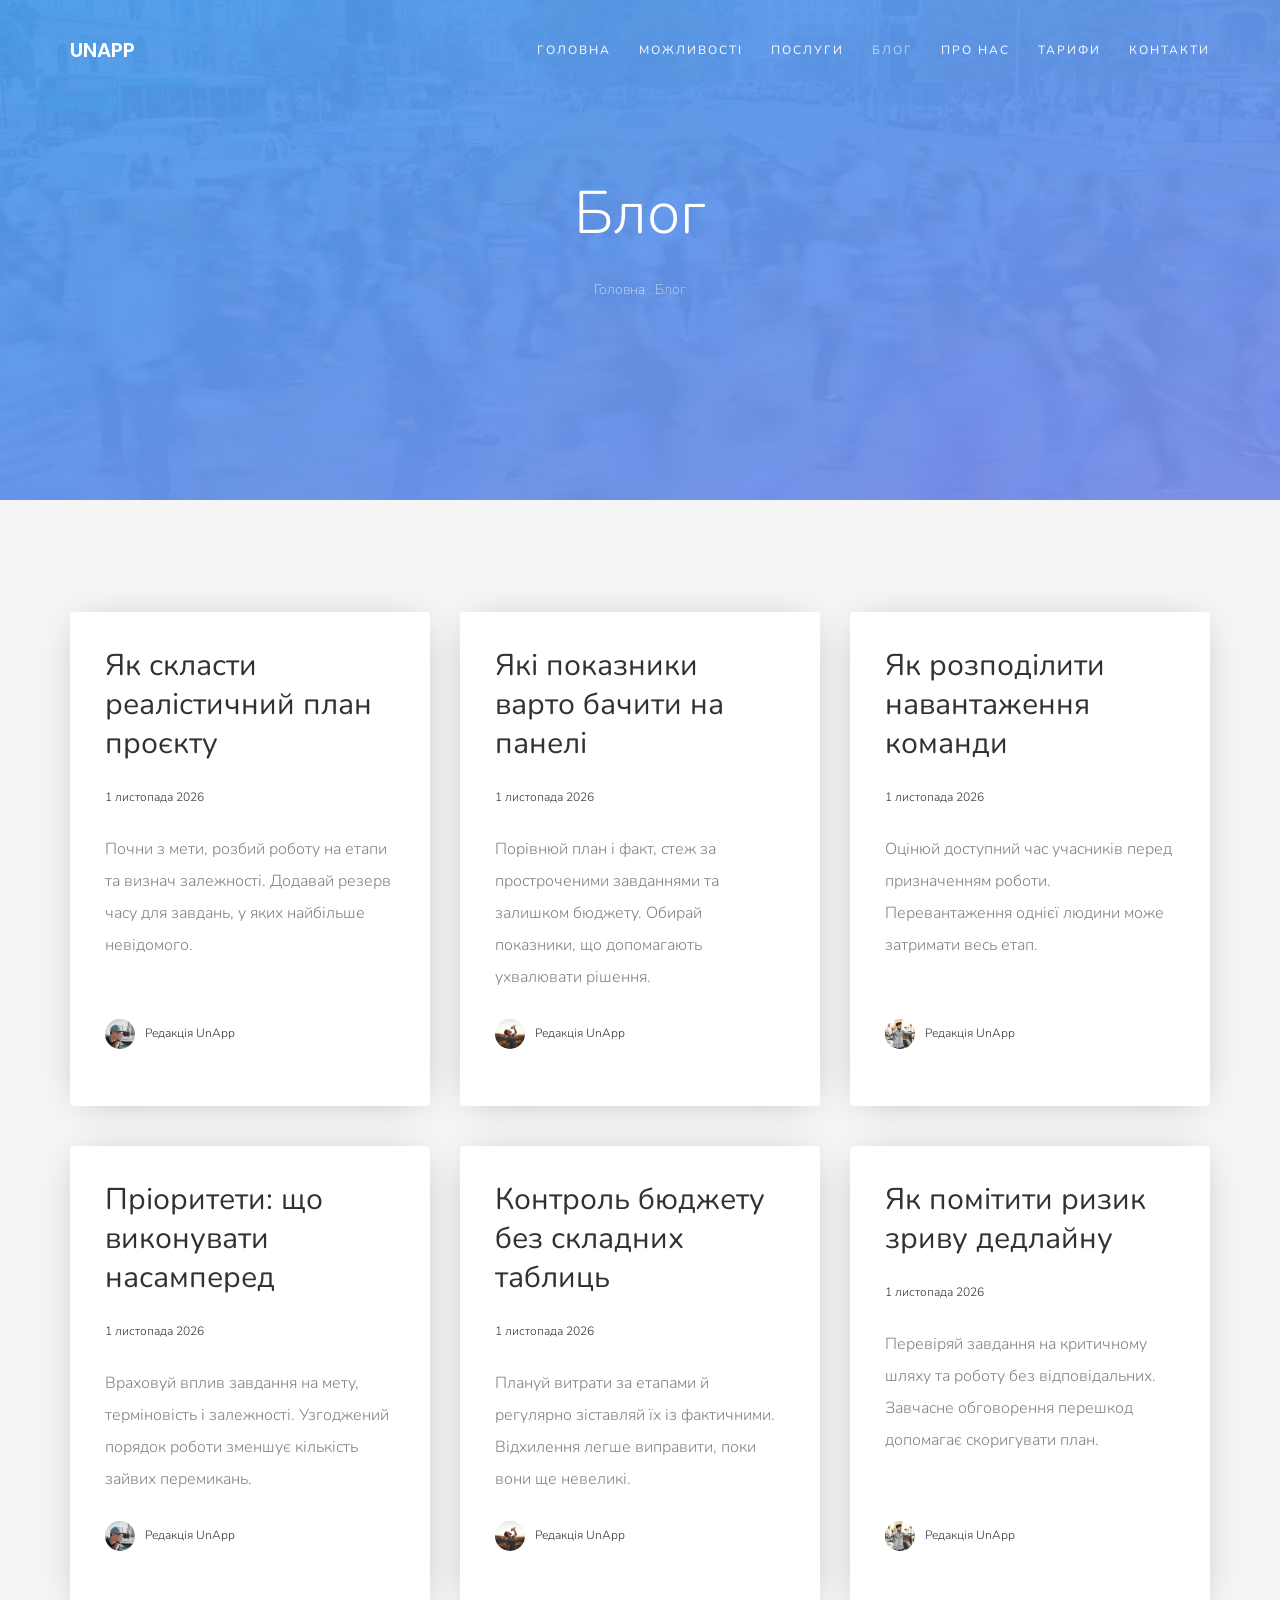
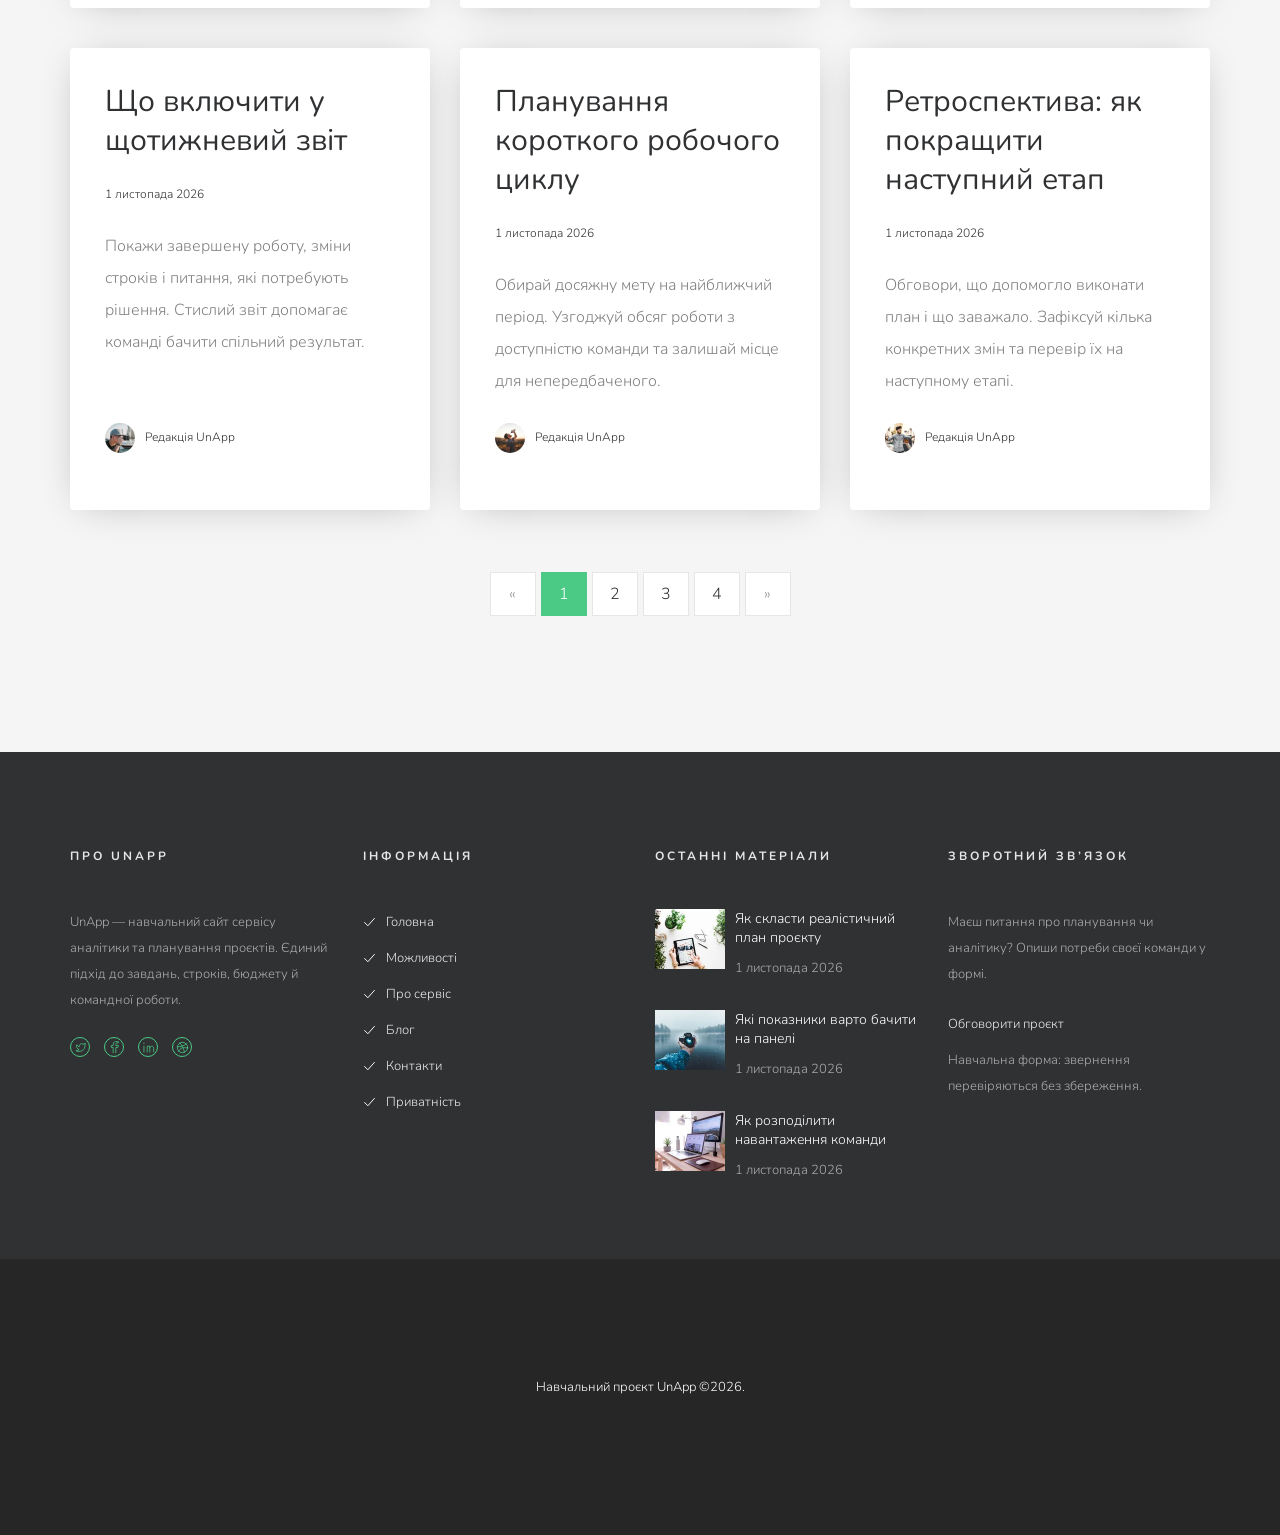
==== commit 7a885892: "Додано сервер і підключення форми до API" ====
--- a/blog.html
+++ b/blog.html
@@ -248,7 +248,7 @@
           <h2>Зворотний зв’язок</h2>
           <p>Маєш питання про планування чи аналітику? Опиши потреби своєї команди у формі.</p>
           <button type="button" class="footer-contact" data-modal-open>Обговорити проєкт</button>
-          <p>Навчальний прототип. Поки що заявки не надсилаються.</p>
+          <p>Навчальна форма: звернення перевіряються без збереження.</p>
         </section>
       </div>
       <div class="footer-bottom">
@@ -257,7 +257,7 @@
     </footer>
     <dialog class="privacy-dialog" id="privacy-dialog" aria-labelledby="privacy-title">
       <h2 id="privacy-title">Приватність</h2>
-      <p>Це навчальний сайт. Введені дані перевіряються лише у браузері, не надсилаються та не зберігаються. Зовнішні шрифти завантажуються з Google Fonts.</p>
+      <p>Форма обговорення передає введені дані на сервер для перевірки без збереження та надсилання поштою. Форма електронної адреси на головній перевіряється лише у браузері. Зовнішні шрифти завантажуються з Google Fonts.</p>
       <form method="dialog">
         <button class="green-button">Зрозуміло</button>
       </form>
@@ -266,7 +266,7 @@
       <div class="modal-panel">
         <button class="modal-close" type="button" data-modal-close aria-label="Закрити вікно">×</button>
         <h2 id="modal-title">Обговорити проєкт</h2>
-        <p id="modal-description">Розкажи про потреби своєї команди. Це демонстраційна форма: дані перевіряються локально, без надсилання та збереження.</p>
+        <p id="modal-description">Розкажи про потреби своєї команди. Навчальна форма передає дані для перевірки без збереження та надсилання менеджеру.</p>
         <form id="request-form" novalidate>
           <label for="request-name">Твоє ім’я</label>
           <input id="request-name" name="name" type="text" minlength="2" maxlength="70" autocomplete="name" required>
